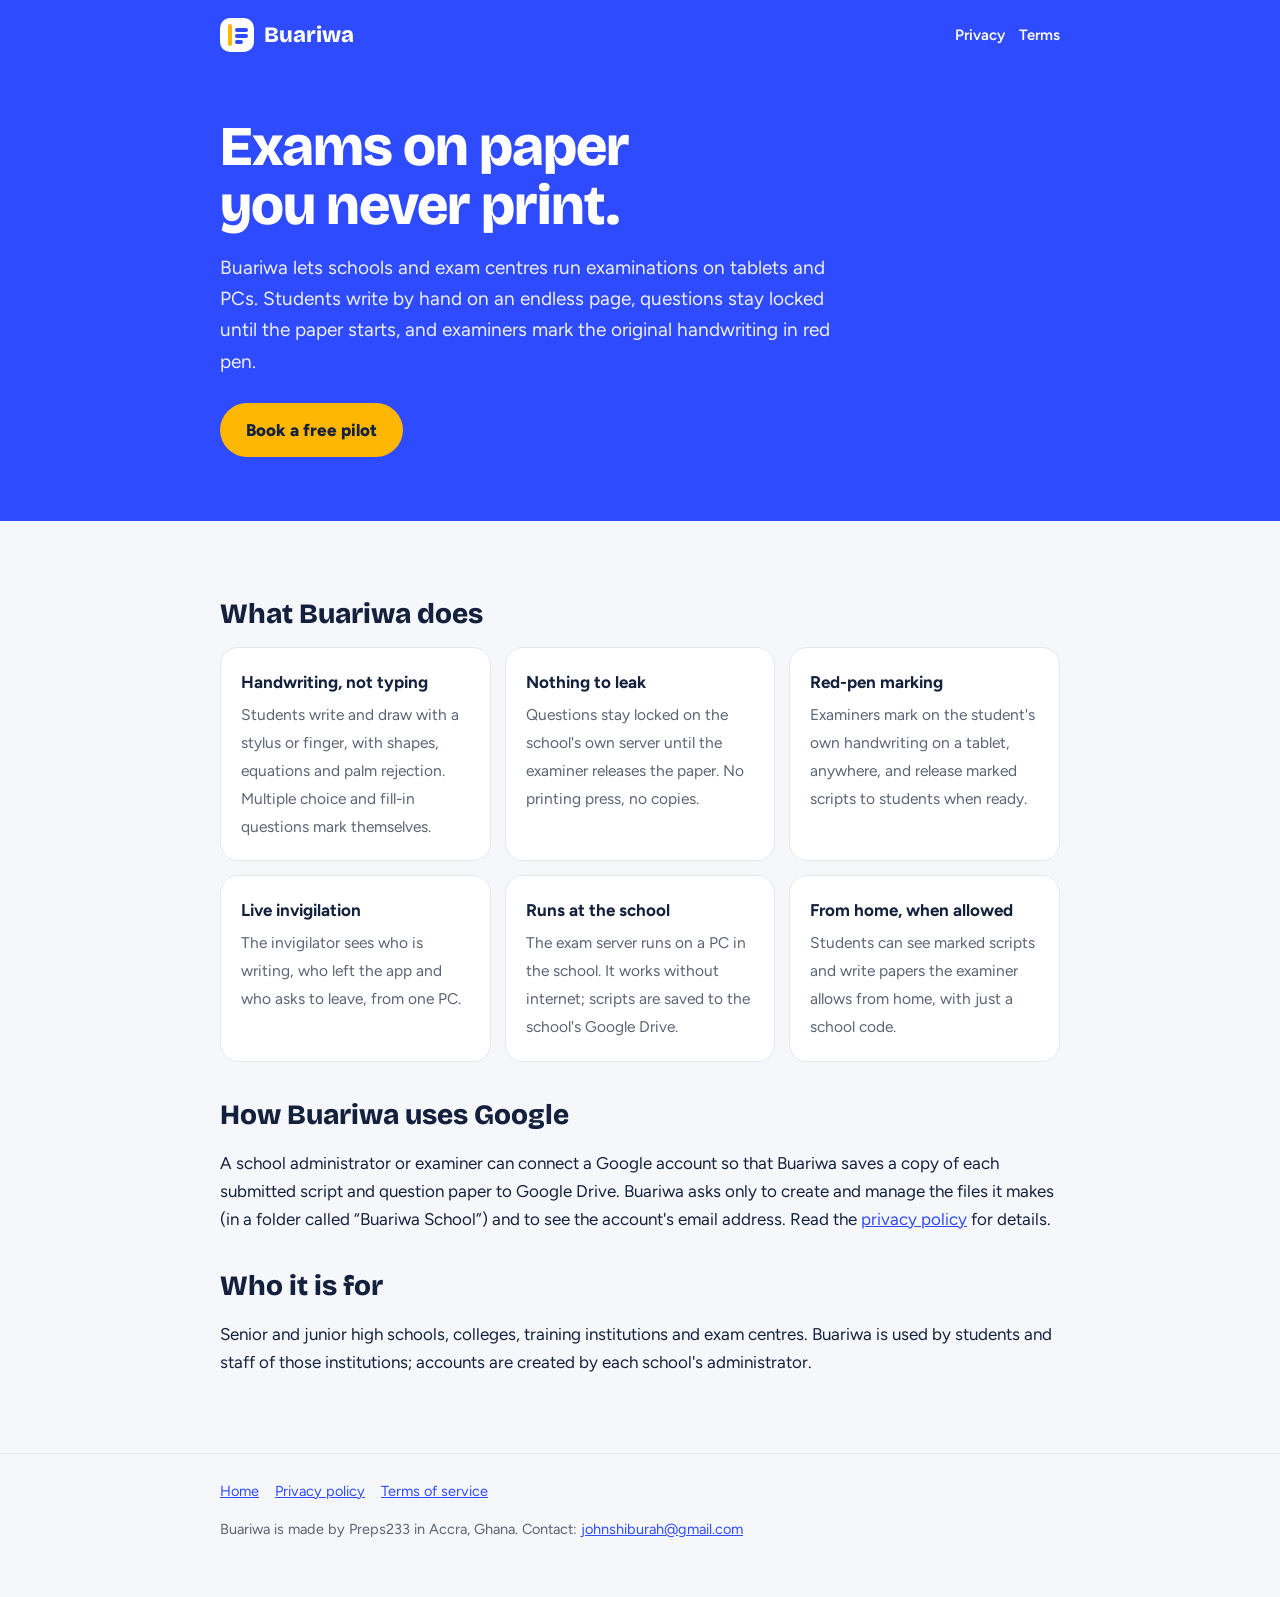
==== index.html @ d90e4af7 "Add index.html" ====
<!doctype html>
<html lang="en"><head><meta charset="utf-8"><meta name="viewport" content="width=device-width,initial-scale=1">
<title>Buariwa — exams on paper you never print</title><meta name="description" content="Buariwa lets schools run exams on tablets and PCs: students write by hand, examiners mark in red pen, and nothing is printed.">
<link rel="preconnect" href="https://fonts.googleapis.com"><link rel="preconnect" href="https://fonts.gstatic.com" crossorigin>
<link href="https://fonts.googleapis.com/css2?family=Bricolage+Grotesque:wght@800&family=Figtree:wght@400;600;800&display=swap" rel="stylesheet">
<link rel="stylesheet" href="style.css"></head><body>
<header><div class="wrap"><nav>
<a class="brand" href="./"><span class="mark"><i style="left:8px;top:6px;bottom:6px;width:4px;background:#FFB703"></i><i style="left:15px;top:10px;height:4px;width:13px;background:#2F4BFF"></i><i style="left:15px;top:16px;height:4px;width:13px;background:#2F4BFF"></i><i style="left:15px;top:22px;height:4px;width:8px;background:#2F4BFF"></i></span>Buariwa</a>
<span class="sp"></span><a href="privacy.html">Privacy</a><a href="terms.html">Terms</a></nav>
<div class="hero"><h1>Exams on paper<br>you never print.</h1>
<p>Buariwa lets schools and exam centres run examinations on tablets and PCs. Students write by hand on an endless page, questions stay locked until the paper starts, and examiners mark the original handwriting in red pen.</p>
<a class="btn" href="mailto:johnshiburah@gmail.com?subject=Buariwa%20pilot">Book a free pilot</a></div></div></header>
<main><div class="wrap">
<h2>What Buariwa does</h2>
<div class="grid">
<div class="card"><b>Handwriting, not typing</b><span>Students write and draw with a stylus or finger, with shapes, equations and palm rejection. Multiple choice and fill-in questions mark themselves.</span></div>
<div class="card"><b>Nothing to leak</b><span>Questions stay locked on the school's own server until the examiner releases the paper. No printing press, no copies.</span></div>
<div class="card"><b>Red-pen marking</b><span>Examiners mark on the student's own handwriting on a tablet, anywhere, and release marked scripts to students when ready.</span></div>
<div class="card"><b>Live invigilation</b><span>The invigilator sees who is writing, who left the app and who asks to leave, from one PC.</span></div>
<div class="card"><b>Runs at the school</b><span>The exam server runs on a PC in the school. It works without internet; scripts are saved to the school's Google Drive.</span></div>
<div class="card"><b>From home, when allowed</b><span>Students can see marked scripts and write papers the examiner allows from home, with just a school code.</span></div>
</div>
<h2>How Buariwa uses Google</h2>
<p>A school administrator or examiner can connect a Google account so that Buariwa saves a copy of each submitted script and question paper to Google Drive. Buariwa asks only to create and manage the files it makes (in a folder called “Buariwa School”) and to see the account's email address. Read the <a href="privacy.html">privacy policy</a> for details.</p>
<h2>Who it is for</h2>
<p>Senior and junior high schools, colleges, training institutions and exam centres. Buariwa is used by students and staff of those institutions; accounts are created by each school's administrator.</p>
</div></main><footer><div class="wrap"><a href="./">Home</a><a href="privacy.html">Privacy policy</a><a href="terms.html">Terms of service</a>
<p>Buariwa is made by Preps233 in Accra, Ghana. Contact: <a href="mailto:johnshiburah@gmail.com">johnshiburah@gmail.com</a></p></div></footer></body></html>
---- style.css ----
:root{--cobalt:#2F4BFF;--ink:#14213d;--muted:#5b6474;--paper:#f6f7fb;--gold:#FFB703;--line:#e4e7f0;--card:#fff}
@media (prefers-color-scheme:dark){:root{--ink:#e8ebf7;--muted:#a3abc2;--paper:#0f1222;--line:#262b45;--card:#171b31}}
*{box-sizing:border-box}
body{margin:0;background:var(--paper);color:var(--ink);font:17px/1.65 Figtree,system-ui,-apple-system,Segoe UI,sans-serif}
a{color:var(--cobalt)}
@media (prefers-color-scheme:dark){a{color:#8ea0ff}}
header{background:var(--cobalt);color:#fff}
.wrap{max-width:880px;margin:0 auto;padding:0 20px}
nav{display:flex;align-items:center;gap:14px;padding:18px 0}
nav a{color:#fff;text-decoration:none;font-weight:600;font-size:15px}
nav .sp{flex:1}
.brand{display:flex;align-items:center;gap:10px;font:800 22px Bricolage Grotesque,Figtree,sans-serif;color:#fff;text-decoration:none}
.mark{width:34px;height:34px;border-radius:10px;background:#fff;position:relative;flex:none}
.mark i{position:absolute;border-radius:3px}
.hero{padding:48px 0 64px}
.hero h1{font:800 clamp(34px,6vw,56px)/1.05 Bricolage Grotesque,Figtree,sans-serif;margin:0 0 16px;letter-spacing:-1px}
.hero p{font-size:19px;max-width:620px;opacity:.92;margin:0}
.btn{display:inline-block;margin-top:26px;background:var(--gold);color:#14213d;font-weight:800;padding:13px 26px;border-radius:999px;text-decoration:none}
main{padding:40px 0 60px}
h2{font:800 28px Bricolage Grotesque,Figtree,sans-serif;margin:36px 0 10px}
h3{font-size:19px;margin:24px 0 6px}
.grid{display:grid;grid-template-columns:repeat(auto-fit,minmax(240px,1fr));gap:14px;margin-top:16px}
.card{background:var(--card);border:1px solid var(--line);border-radius:18px;padding:20px}
.card b{display:block;font-size:17px;margin-bottom:4px}
.card span{color:var(--muted);font-size:15.5px}
.doc{background:var(--card);border:1px solid var(--line);border-radius:22px;padding:28px clamp(18px,4vw,44px)}
.doc h1{font:800 34px Bricolage Grotesque,Figtree,sans-serif;margin:0 0 4px}
.meta{color:var(--muted);font-size:15px;margin:0 0 20px}
.note{background:color-mix(in srgb,var(--cobalt) 9%,transparent);border-radius:14px;padding:14px 18px;margin:18px 0}
ul{padding-left:22px}
li{margin:4px 0}
table{border-collapse:collapse;width:100%;font-size:15.5px;margin:10px 0}
th,td{border:1px solid var(--line);padding:9px 11px;text-align:left;vertical-align:top}
th{background:color-mix(in srgb,var(--cobalt) 7%,transparent)}
footer{border-top:1px solid var(--line);padding:26px 0 40px;color:var(--muted);font-size:14.5px}
footer a{margin-right:16px}
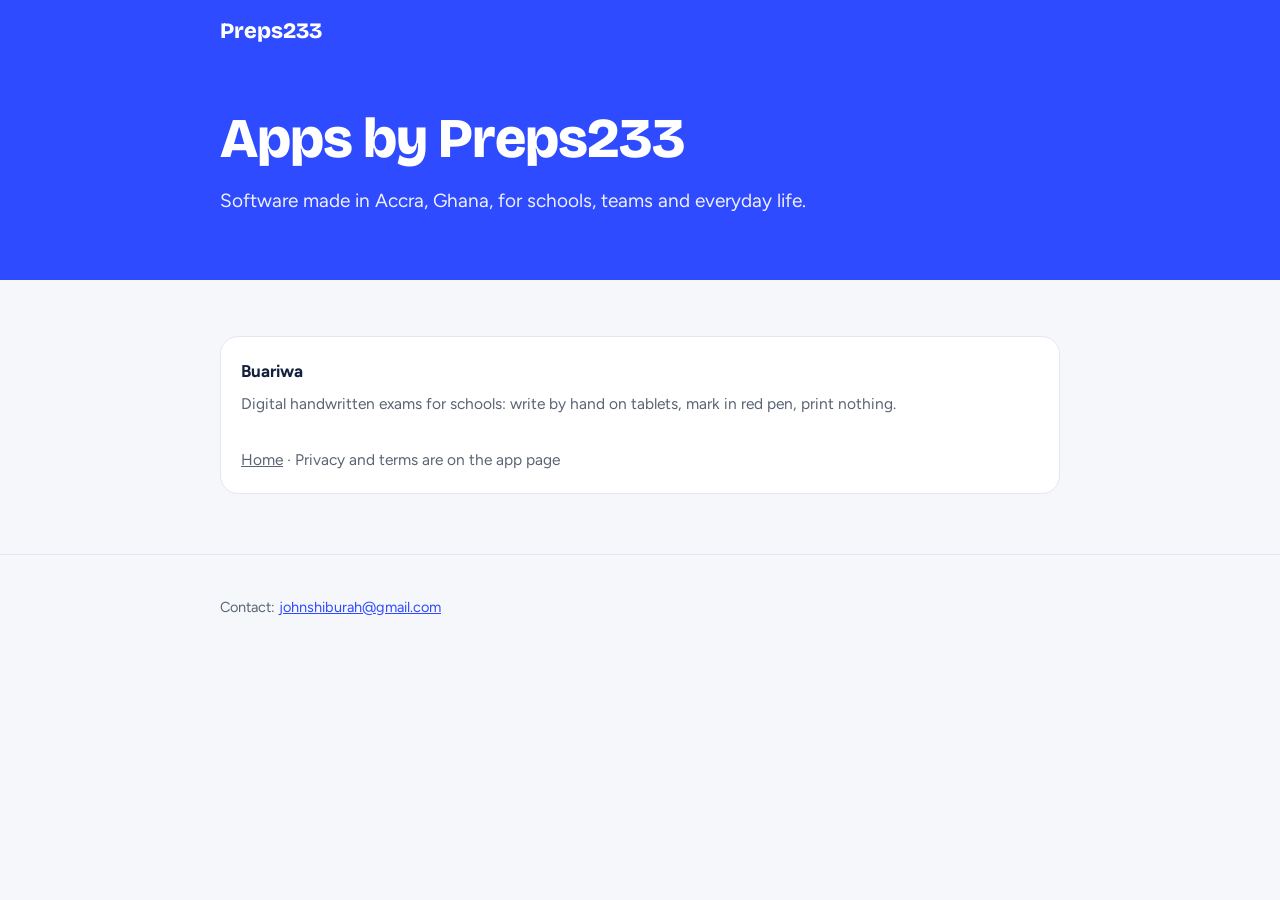
==== commit 9a86d180: "Preps233 apps page" ====
--- a/index.html
+++ b/index.html
@@ -1,28 +1,13 @@
 <!doctype html>
 <html lang="en"><head><meta charset="utf-8"><meta name="viewport" content="width=device-width,initial-scale=1">
-<title>Buariwa — exams on paper you never print</title><meta name="description" content="Buariwa lets schools run exams on tablets and PCs: students write by hand, examiners mark in red pen, and nothing is printed.">
+<title>Preps233 apps</title><meta name="description" content="Apps made by Preps233 in Accra, Ghana.">
 <link rel="preconnect" href="https://fonts.googleapis.com"><link rel="preconnect" href="https://fonts.gstatic.com" crossorigin>
 <link href="https://fonts.googleapis.com/css2?family=Bricolage+Grotesque:wght@800&family=Figtree:wght@400;600;800&display=swap" rel="stylesheet">
-<link rel="stylesheet" href="style.css"></head><body>
-<header><div class="wrap"><nav>
-<a class="brand" href="./"><span class="mark"><i style="left:8px;top:6px;bottom:6px;width:4px;background:#FFB703"></i><i style="left:15px;top:10px;height:4px;width:13px;background:#2F4BFF"></i><i style="left:15px;top:16px;height:4px;width:13px;background:#2F4BFF"></i><i style="left:15px;top:22px;height:4px;width:8px;background:#2F4BFF"></i></span>Buariwa</a>
-<span class="sp"></span><a href="privacy.html">Privacy</a><a href="terms.html">Terms</a></nav>
-<div class="hero"><h1>Exams on paper<br>you never print.</h1>
-<p>Buariwa lets schools and exam centres run examinations on tablets and PCs. Students write by hand on an endless page, questions stay locked until the paper starts, and examiners mark the original handwriting in red pen.</p>
-<a class="btn" href="mailto:johnshiburah@gmail.com?subject=Buariwa%20pilot">Book a free pilot</a></div></div></header>
+<link rel="stylesheet" href="buariwa/style.css"></head><body>
+<header><div class="wrap"><nav><a class="brand" href="./">Preps233</a></nav>
+<div class="hero"><h1>Apps by Preps233</h1><p>Software made in Accra, Ghana, for schools, teams and everyday life.</p></div></div></header>
 <main><div class="wrap">
-<h2>What Buariwa does</h2>
 <div class="grid">
-<div class="card"><b>Handwriting, not typing</b><span>Students write and draw with a stylus or finger, with shapes, equations and palm rejection. Multiple choice and fill-in questions mark themselves.</span></div>
-<div class="card"><b>Nothing to leak</b><span>Questions stay locked on the school's own server until the examiner releases the paper. No printing press, no copies.</span></div>
-<div class="card"><b>Red-pen marking</b><span>Examiners mark on the student's own handwriting on a tablet, anywhere, and release marked scripts to students when ready.</span></div>
-<div class="card"><b>Live invigilation</b><span>The invigilator sees who is writing, who left the app and who asks to leave, from one PC.</span></div>
-<div class="card"><b>Runs at the school</b><span>The exam server runs on a PC in the school. It works without internet; scripts are saved to the school's Google Drive.</span></div>
-<div class="card"><b>From home, when allowed</b><span>Students can see marked scripts and write papers the examiner allows from home, with just a school code.</span></div>
+<a class="card" href="buariwa/" style="text-decoration:none;color:inherit"><b>Buariwa</b><span>Digital handwritten exams for schools: write by hand on tablets, mark in red pen, print nothing.</span><br><br><span><u>Home</u> · </span><span>Privacy and terms are on the app page</span></a>
 </div>
-<h2>How Buariwa uses Google</h2>
-<p>A school administrator or examiner can connect a Google account so that Buariwa saves a copy of each submitted script and question paper to Google Drive. Buariwa asks only to create and manage the files it makes (in a folder called “Buariwa School”) and to see the account's email address. Read the <a href="privacy.html">privacy policy</a> for details.</p>
-<h2>Who it is for</h2>
-<p>Senior and junior high schools, colleges, training institutions and exam centres. Buariwa is used by students and staff of those institutions; accounts are created by each school's administrator.</p>
-</div></main><footer><div class="wrap"><a href="./">Home</a><a href="privacy.html">Privacy policy</a><a href="terms.html">Terms of service</a>
-<p>Buariwa is made by Preps233 in Accra, Ghana. Contact: <a href="mailto:johnshiburah@gmail.com">johnshiburah@gmail.com</a></p></div></footer></body></html>+</div></main><footer><div class="wrap"><p>Contact: <a href="mailto:johnshiburah@gmail.com">johnshiburah@gmail.com</a></p></div></footer></body></html>
--- a/buariwa/style.css
+++ b/buariwa/style.css
@@ -0,0 +1,36 @@
+:root{--cobalt:#2F4BFF;--ink:#14213d;--muted:#5b6474;--paper:#f6f7fb;--gold:#FFB703;--line:#e4e7f0;--card:#fff}
+@media (prefers-color-scheme:dark){:root{--ink:#e8ebf7;--muted:#a3abc2;--paper:#0f1222;--line:#262b45;--card:#171b31}}
+*{box-sizing:border-box}
+body{margin:0;background:var(--paper);color:var(--ink);font:17px/1.65 Figtree,system-ui,-apple-system,Segoe UI,sans-serif}
+a{color:var(--cobalt)}
+@media (prefers-color-scheme:dark){a{color:#8ea0ff}}
+header{background:var(--cobalt);color:#fff}
+.wrap{max-width:880px;margin:0 auto;padding:0 20px}
+nav{display:flex;align-items:center;gap:14px;padding:18px 0}
+nav a{color:#fff;text-decoration:none;font-weight:600;font-size:15px}
+nav .sp{flex:1}
+.brand{display:flex;align-items:center;gap:10px;font:800 22px Bricolage Grotesque,Figtree,sans-serif;color:#fff;text-decoration:none}
+.mark{width:34px;height:34px;border-radius:10px;background:#fff;position:relative;flex:none}
+.mark i{position:absolute;border-radius:3px}
+.hero{padding:48px 0 64px}
+.hero h1{font:800 clamp(34px,6vw,56px)/1.05 Bricolage Grotesque,Figtree,sans-serif;margin:0 0 16px;letter-spacing:-1px}
+.hero p{font-size:19px;max-width:620px;opacity:.92;margin:0}
+.btn{display:inline-block;margin-top:26px;background:var(--gold);color:#14213d;font-weight:800;padding:13px 26px;border-radius:999px;text-decoration:none}
+main{padding:40px 0 60px}
+h2{font:800 28px Bricolage Grotesque,Figtree,sans-serif;margin:36px 0 10px}
+h3{font-size:19px;margin:24px 0 6px}
+.grid{display:grid;grid-template-columns:repeat(auto-fit,minmax(240px,1fr));gap:14px;margin-top:16px}
+.card{background:var(--card);border:1px solid var(--line);border-radius:18px;padding:20px}
+.card b{display:block;font-size:17px;margin-bottom:4px}
+.card span{color:var(--muted);font-size:15.5px}
+.doc{background:var(--card);border:1px solid var(--line);border-radius:22px;padding:28px clamp(18px,4vw,44px)}
+.doc h1{font:800 34px Bricolage Grotesque,Figtree,sans-serif;margin:0 0 4px}
+.meta{color:var(--muted);font-size:15px;margin:0 0 20px}
+.note{background:color-mix(in srgb,var(--cobalt) 9%,transparent);border-radius:14px;padding:14px 18px;margin:18px 0}
+ul{padding-left:22px}
+li{margin:4px 0}
+table{border-collapse:collapse;width:100%;font-size:15.5px;margin:10px 0}
+th,td{border:1px solid var(--line);padding:9px 11px;text-align:left;vertical-align:top}
+th{background:color-mix(in srgb,var(--cobalt) 7%,transparent)}
+footer{border-top:1px solid var(--line);padding:26px 0 40px;color:var(--muted);font-size:14.5px}
+footer a{margin-right:16px}
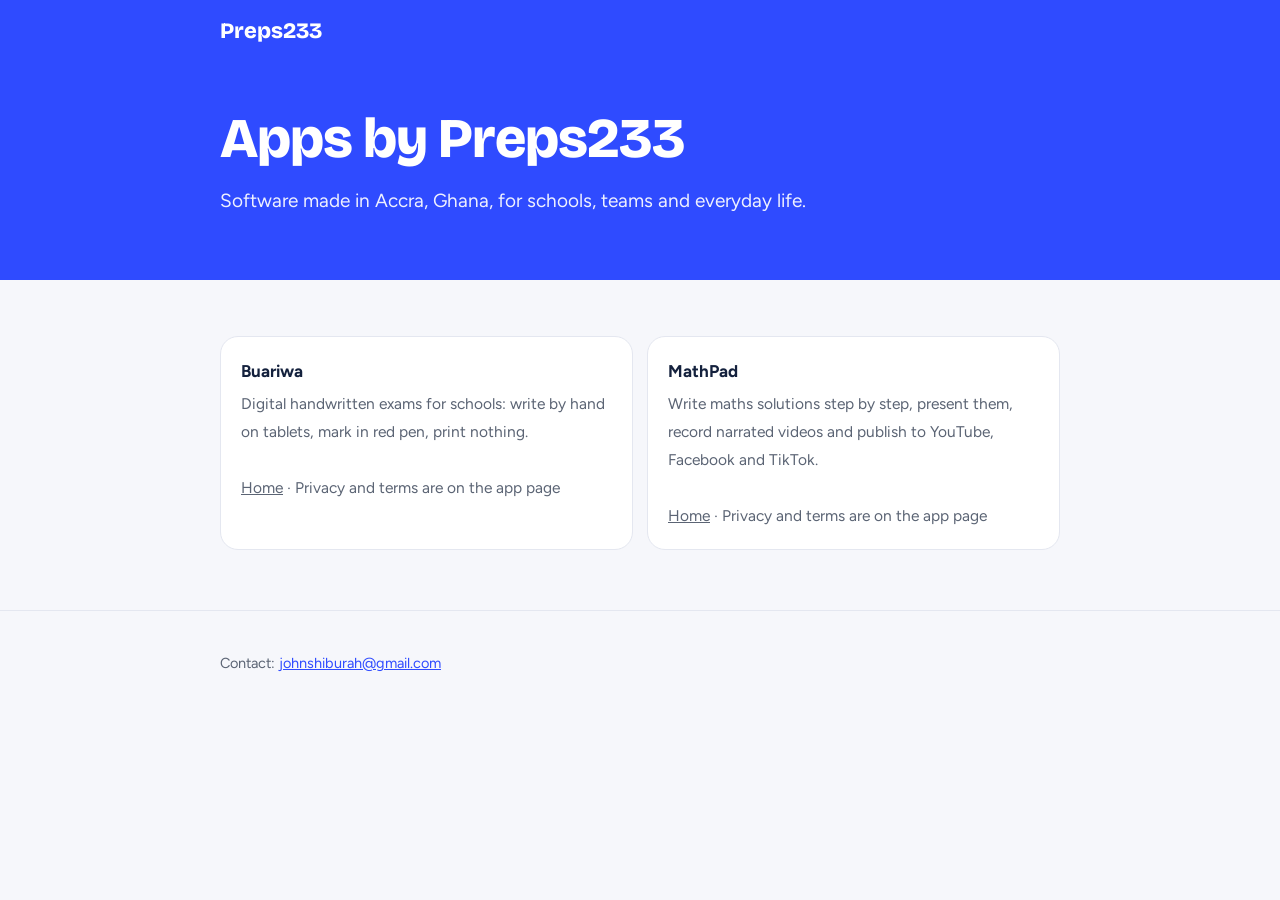
==== commit d058ac3a: "Add MathPad home page and logo" ====
--- a/index.html
+++ b/index.html
@@ -9,5 +9,6 @@
 <main><div class="wrap">
 <div class="grid">
 <a class="card" href="buariwa/" style="text-decoration:none;color:inherit"><b>Buariwa</b><span>Digital handwritten exams for schools: write by hand on tablets, mark in red pen, print nothing.</span><br><br><span><u>Home</u> · </span><span>Privacy and terms are on the app page</span></a>
+<a class="card" href="mathpad/" style="text-decoration:none;color:inherit"><b>MathPad</b><span>Write maths solutions step by step, present them, record narrated videos and publish to YouTube, Facebook and TikTok.</span><br><br><span><u>Home</u> · </span><span>Privacy and terms are on the app page</span></a>
 </div>
-</div></main><footer><div class="wrap"><p>Contact: <a href="mailto:johnshiburah@gmail.com">johnshiburah@gmail.com</a></p></div></footer></body></html>
+</div></main><footer><div class="wrap"><p>Contact: <a href="mailto:johnshiburah@gmail.com">johnshiburah@gmail.com</a></p></div></footer></body></html>
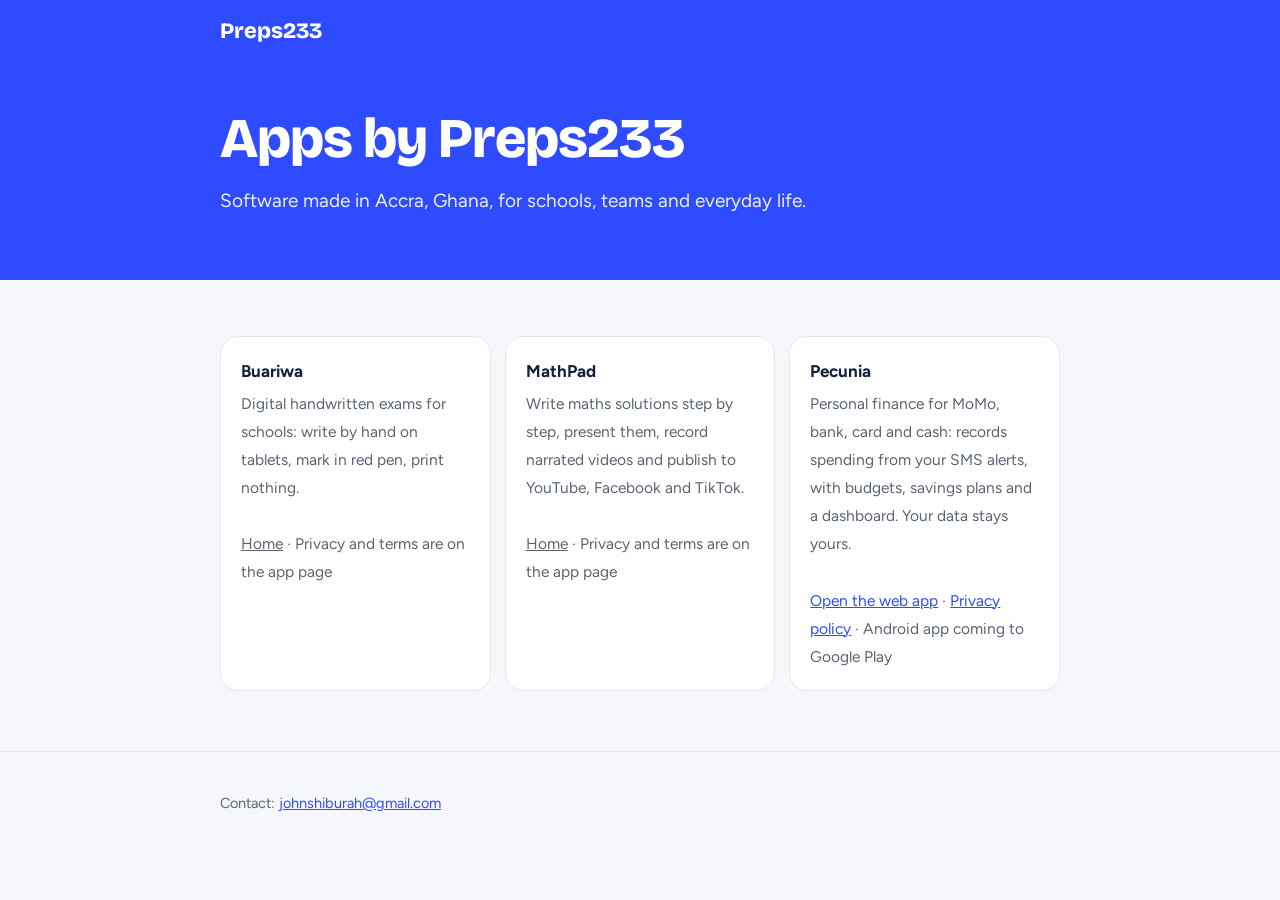
==== commit fd6a4d7c: "List Pecunia on the home page Co-Authored-By: Claude Opus 5.5 <noreply@anthropic.com> Claude-Session" ====
--- a/index.html
+++ b/index.html
@@ -10,5 +10,6 @@
 <div class="grid">
 <a class="card" href="buariwa/" style="text-decoration:none;color:inherit"><b>Buariwa</b><span>Digital handwritten exams for schools: write by hand on tablets, mark in red pen, print nothing.</span><br><br><span><u>Home</u> · </span><span>Privacy and terms are on the app page</span></a>
 <a class="card" href="mathpad/" style="text-decoration:none;color:inherit"><b>MathPad</b><span>Write maths solutions step by step, present them, record narrated videos and publish to YouTube, Facebook and TikTok.</span><br><br><span><u>Home</u> · </span><span>Privacy and terms are on the app page</span></a>
+<div class="card"><b>Pecunia</b><span>Personal finance for MoMo, bank, card and cash: records spending from your SMS alerts, with budgets, savings plans and a dashboard. Your data stays yours.</span><br><br><span><a href="pecunia/">Open the web app</a> · <a href="pecunia/privacy.html">Privacy policy</a> · Android app coming to Google Play</span></div>
 </div>
 </div></main><footer><div class="wrap"><p>Contact: <a href="mailto:johnshiburah@gmail.com">johnshiburah@gmail.com</a></p></div></footer></body></html>
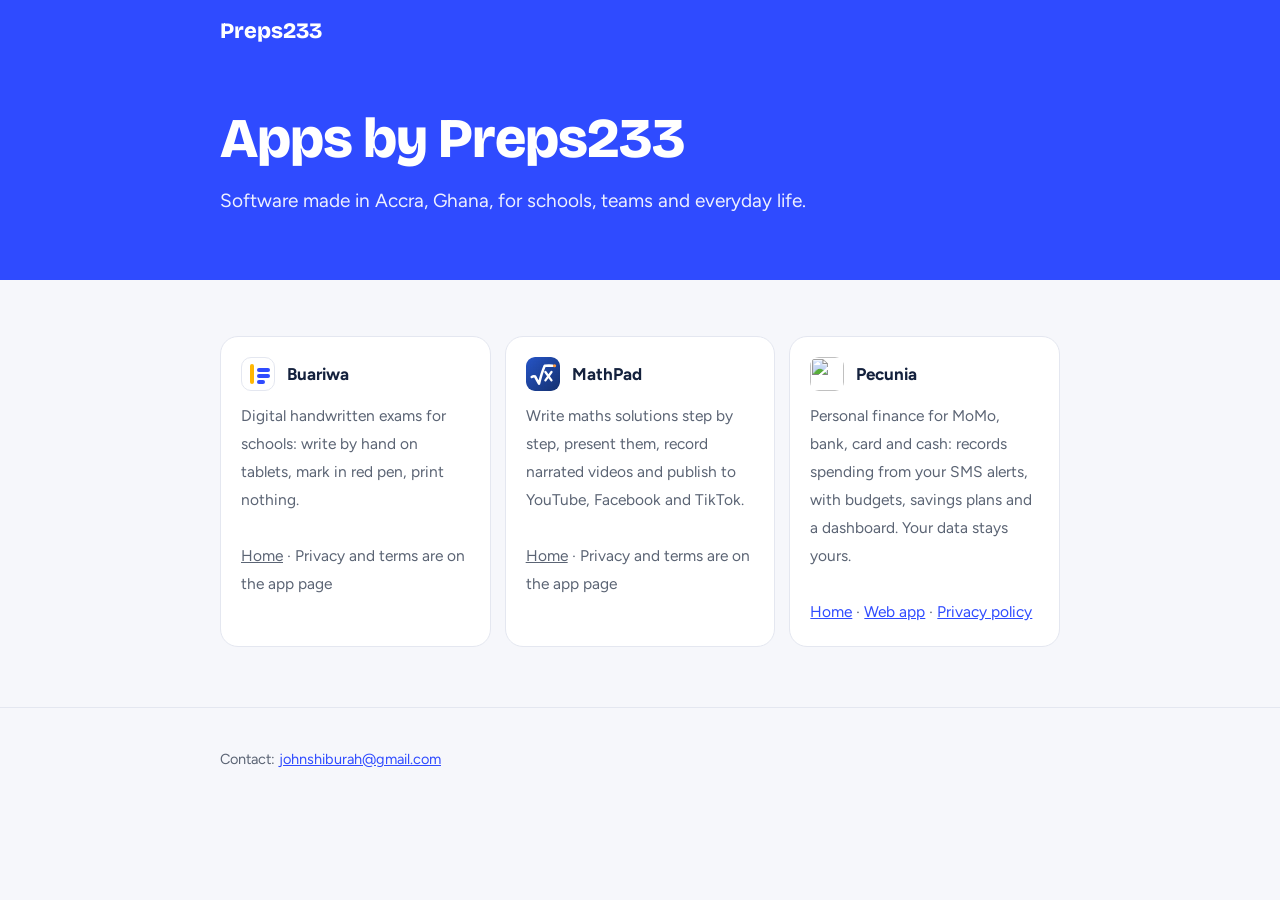
==== commit 4bd5ea40: "Home page: app logos on each card; Pecunia links to its new home page Co-Authored-By: Claude Opus 5." ====
--- a/index.html
+++ b/index.html
@@ -8,8 +8,8 @@
 <div class="hero"><h1>Apps by Preps233</h1><p>Software made in Accra, Ghana, for schools, teams and everyday life.</p></div></div></header>
 <main><div class="wrap">
 <div class="grid">
-<a class="card" href="buariwa/" style="text-decoration:none;color:inherit"><b>Buariwa</b><span>Digital handwritten exams for schools: write by hand on tablets, mark in red pen, print nothing.</span><br><br><span><u>Home</u> · </span><span>Privacy and terms are on the app page</span></a>
-<a class="card" href="mathpad/" style="text-decoration:none;color:inherit"><b>MathPad</b><span>Write maths solutions step by step, present them, record narrated videos and publish to YouTube, Facebook and TikTok.</span><br><br><span><u>Home</u> · </span><span>Privacy and terms are on the app page</span></a>
-<div class="card"><b>Pecunia</b><span>Personal finance for MoMo, bank, card and cash: records spending from your SMS alerts, with budgets, savings plans and a dashboard. Your data stays yours.</span><br><br><span><a href="pecunia/">Open the web app</a> · <a href="pecunia/privacy.html">Privacy policy</a> · Android app coming to Google Play</span></div>
+<a class="card" href="buariwa/" style="text-decoration:none;color:inherit"><b style="display:flex;align-items:center;gap:12px;margin-bottom:10px"><span class="mark" style="border:1px solid var(--line)"><i style="left:8px;top:6px;bottom:6px;width:4px;background:#FFB703"></i><i style="left:15px;top:10px;height:4px;width:13px;background:#2F4BFF"></i><i style="left:15px;top:16px;height:4px;width:13px;background:#2F4BFF"></i><i style="left:15px;top:22px;height:4px;width:8px;background:#2F4BFF"></i></span>Buariwa</b><span>Digital handwritten exams for schools: write by hand on tablets, mark in red pen, print nothing.</span><br><br><span><u>Home</u> · </span><span>Privacy and terms are on the app page</span></a>
+<a class="card" href="mathpad/" style="text-decoration:none;color:inherit"><b style="display:flex;align-items:center;gap:12px;margin-bottom:10px"><img src="mathpad/assets/logo.svg" alt="" width="34" height="34" style="border-radius:9px">MathPad</b><span>Write maths solutions step by step, present them, record narrated videos and publish to YouTube, Facebook and TikTok.</span><br><br><span><u>Home</u> · </span><span>Privacy and terms are on the app page</span></a>
+<div class="card"><b style="display:flex;align-items:center;gap:12px;margin-bottom:10px"><img src="pecunia/assets/icon-64.png" alt="" width="34" height="34" style="border-radius:9px">Pecunia</b><span>Personal finance for MoMo, bank, card and cash: records spending from your SMS alerts, with budgets, savings plans and a dashboard. Your data stays yours.</span><br><br><span><a href="pecunia/about.html">Home</a> · <a href="pecunia/">Web app</a> · <a href="pecunia/privacy.html">Privacy policy</a></span></div>
 </div>
 </div></main><footer><div class="wrap"><p>Contact: <a href="mailto:johnshiburah@gmail.com">johnshiburah@gmail.com</a></p></div></footer></body></html>
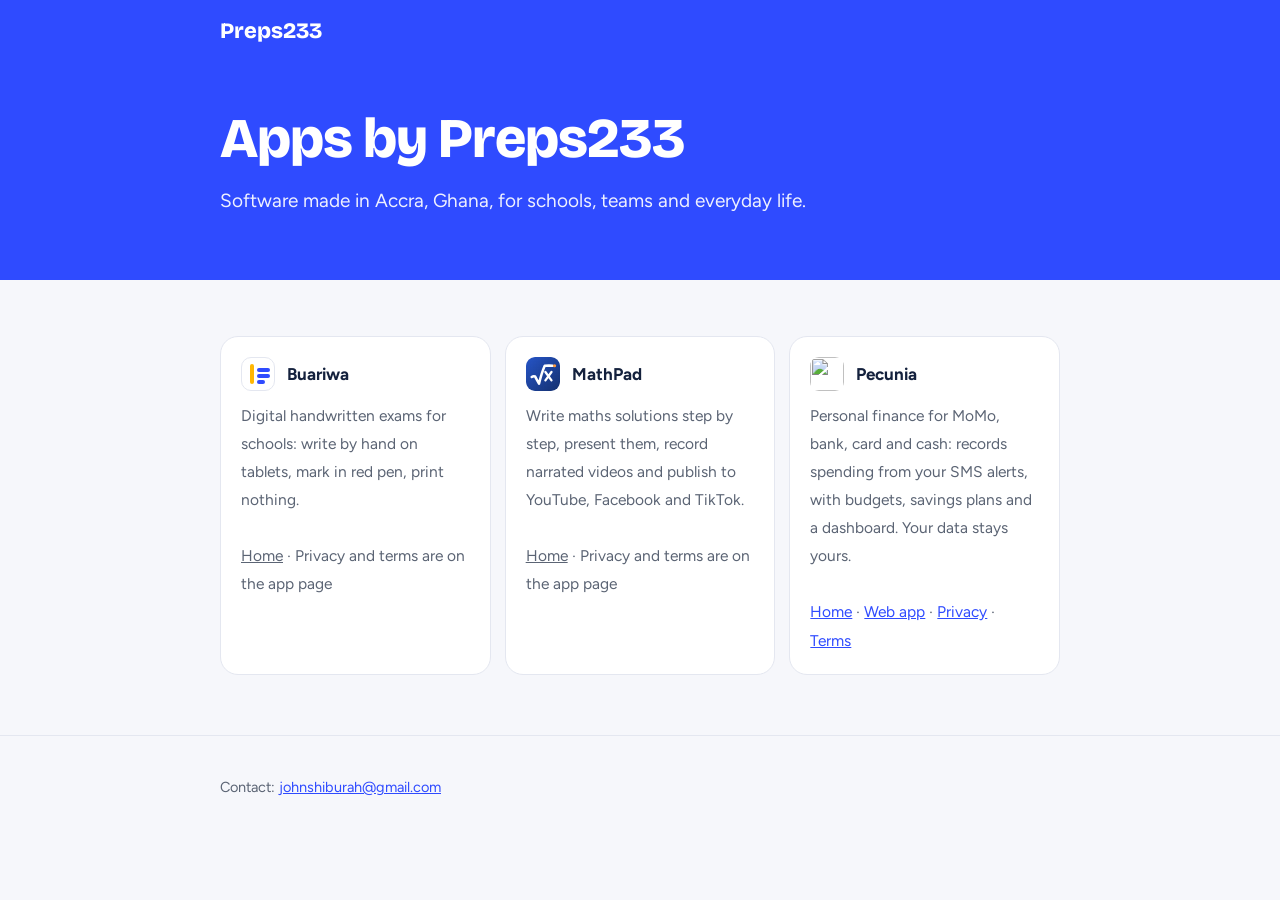
==== commit 16e768fc: "Pecunia card: link to its terms Co-Authored-By: Claude Opus 5.5 <noreply@anthropic.com> Claude-Sessi" ====
--- a/index.html
+++ b/index.html
@@ -10,6 +10,6 @@
 <div class="grid">
 <a class="card" href="buariwa/" style="text-decoration:none;color:inherit"><b style="display:flex;align-items:center;gap:12px;margin-bottom:10px"><span class="mark" style="border:1px solid var(--line)"><i style="left:8px;top:6px;bottom:6px;width:4px;background:#FFB703"></i><i style="left:15px;top:10px;height:4px;width:13px;background:#2F4BFF"></i><i style="left:15px;top:16px;height:4px;width:13px;background:#2F4BFF"></i><i style="left:15px;top:22px;height:4px;width:8px;background:#2F4BFF"></i></span>Buariwa</b><span>Digital handwritten exams for schools: write by hand on tablets, mark in red pen, print nothing.</span><br><br><span><u>Home</u> · </span><span>Privacy and terms are on the app page</span></a>
 <a class="card" href="mathpad/" style="text-decoration:none;color:inherit"><b style="display:flex;align-items:center;gap:12px;margin-bottom:10px"><img src="mathpad/assets/logo.svg" alt="" width="34" height="34" style="border-radius:9px">MathPad</b><span>Write maths solutions step by step, present them, record narrated videos and publish to YouTube, Facebook and TikTok.</span><br><br><span><u>Home</u> · </span><span>Privacy and terms are on the app page</span></a>
-<div class="card"><b style="display:flex;align-items:center;gap:12px;margin-bottom:10px"><img src="pecunia/assets/icon-64.png" alt="" width="34" height="34" style="border-radius:9px">Pecunia</b><span>Personal finance for MoMo, bank, card and cash: records spending from your SMS alerts, with budgets, savings plans and a dashboard. Your data stays yours.</span><br><br><span><a href="pecunia/about.html">Home</a> · <a href="pecunia/">Web app</a> · <a href="pecunia/privacy.html">Privacy policy</a></span></div>
+<div class="card"><b style="display:flex;align-items:center;gap:12px;margin-bottom:10px"><img src="pecunia/assets/icon-64.png" alt="" width="34" height="34" style="border-radius:9px">Pecunia</b><span>Personal finance for MoMo, bank, card and cash: records spending from your SMS alerts, with budgets, savings plans and a dashboard. Your data stays yours.</span><br><br><span><a href="pecunia/about.html">Home</a> · <a href="pecunia/">Web app</a> · <a href="pecunia/privacy.html">Privacy</a> · <a href="pecunia/terms.html">Terms</a></span></div>
 </div>
 </div></main><footer><div class="wrap"><p>Contact: <a href="mailto:johnshiburah@gmail.com">johnshiburah@gmail.com</a></p></div></footer></body></html>
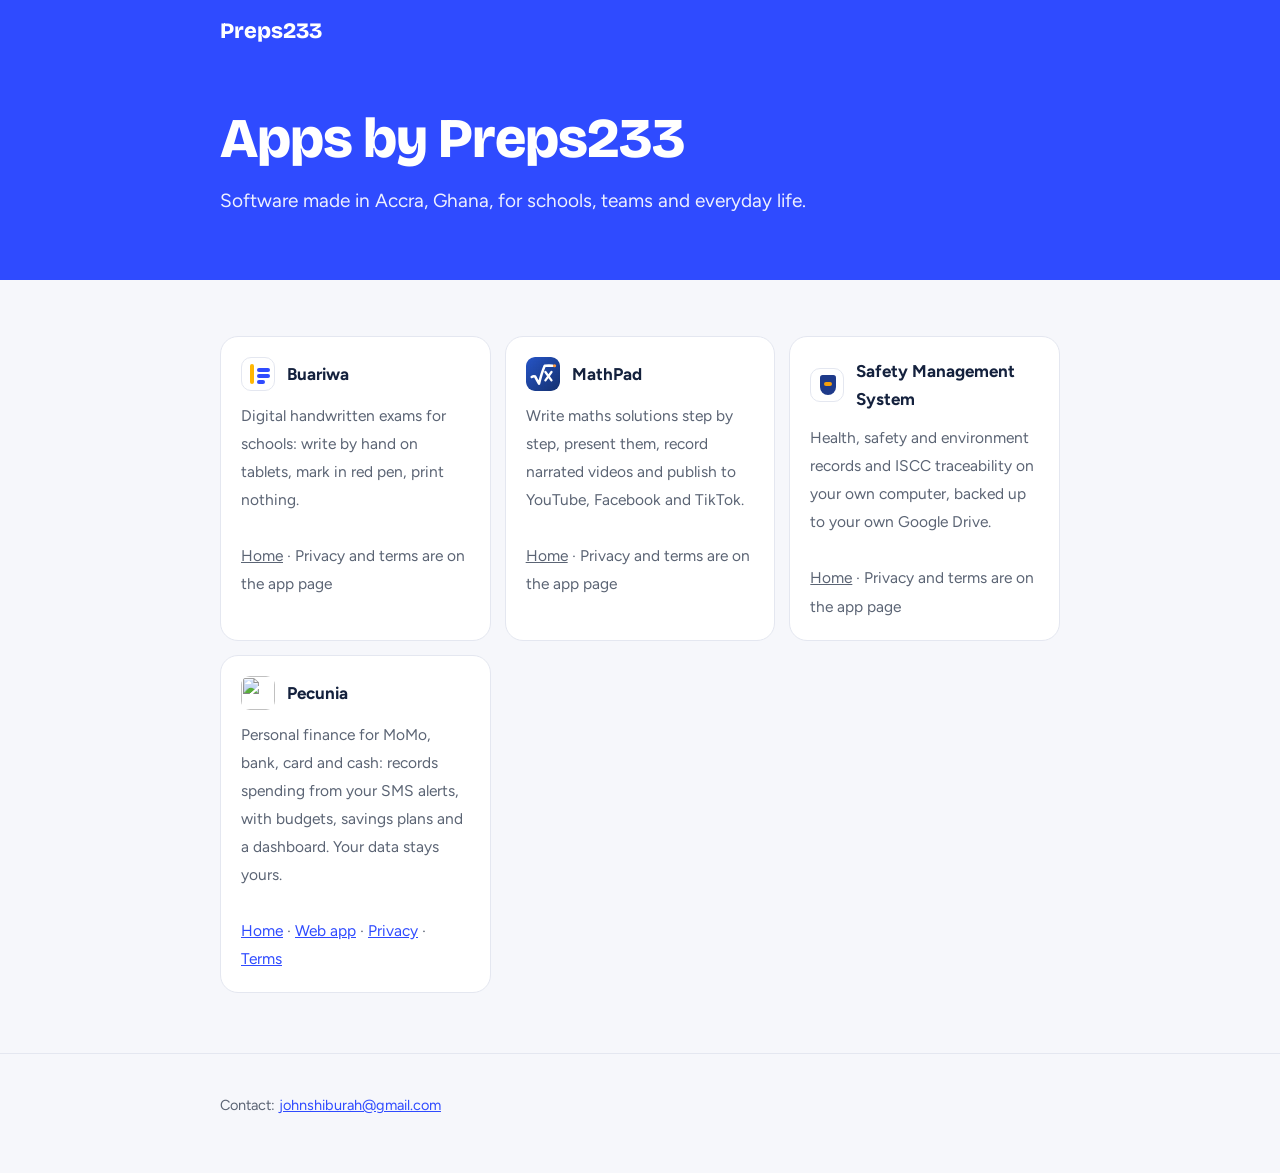
==== commit 038e733c: "Safety Management System: home page, privacy policy and terms Co-Authored-By: Claude Opus 5.5 <norep" ====
--- a/index.html
+++ b/index.html
@@ -10,6 +10,7 @@
 <div class="grid">
 <a class="card" href="buariwa/" style="text-decoration:none;color:inherit"><b style="display:flex;align-items:center;gap:12px;margin-bottom:10px"><span class="mark" style="border:1px solid var(--line)"><i style="left:8px;top:6px;bottom:6px;width:4px;background:#FFB703"></i><i style="left:15px;top:10px;height:4px;width:13px;background:#2F4BFF"></i><i style="left:15px;top:16px;height:4px;width:13px;background:#2F4BFF"></i><i style="left:15px;top:22px;height:4px;width:8px;background:#2F4BFF"></i></span>Buariwa</b><span>Digital handwritten exams for schools: write by hand on tablets, mark in red pen, print nothing.</span><br><br><span><u>Home</u> · </span><span>Privacy and terms are on the app page</span></a>
 <a class="card" href="mathpad/" style="text-decoration:none;color:inherit"><b style="display:flex;align-items:center;gap:12px;margin-bottom:10px"><img src="mathpad/assets/logo.svg" alt="" width="34" height="34" style="border-radius:9px">MathPad</b><span>Write maths solutions step by step, present them, record narrated videos and publish to YouTube, Facebook and TikTok.</span><br><br><span><u>Home</u> · </span><span>Privacy and terms are on the app page</span></a>
+<a class="card" href="safety-management/" style="text-decoration:none;color:inherit"><b style="display:flex;align-items:center;gap:12px;margin-bottom:10px"><span class="mark" style="border:1px solid var(--line)"><i style="left:9px;top:6px;width:16px;height:20px;background:#1e3a8a;border-radius:3px 3px 9px 9px"></i><i style="left:13px;top:13px;width:8px;height:4px;background:#f59e0b"></i></span>Safety Management System</b><span>Health, safety and environment records and ISCC traceability on your own computer, backed up to your own Google Drive.</span><br><br><span><u>Home</u> · </span><span>Privacy and terms are on the app page</span></a>
 <div class="card"><b style="display:flex;align-items:center;gap:12px;margin-bottom:10px"><img src="pecunia/assets/icon-64.png" alt="" width="34" height="34" style="border-radius:9px">Pecunia</b><span>Personal finance for MoMo, bank, card and cash: records spending from your SMS alerts, with budgets, savings plans and a dashboard. Your data stays yours.</span><br><br><span><a href="pecunia/about.html">Home</a> · <a href="pecunia/">Web app</a> · <a href="pecunia/privacy.html">Privacy</a> · <a href="pecunia/terms.html">Terms</a></span></div>
 </div>
 </div></main><footer><div class="wrap"><p>Contact: <a href="mailto:johnshiburah@gmail.com">johnshiburah@gmail.com</a></p></div></footer></body></html>
